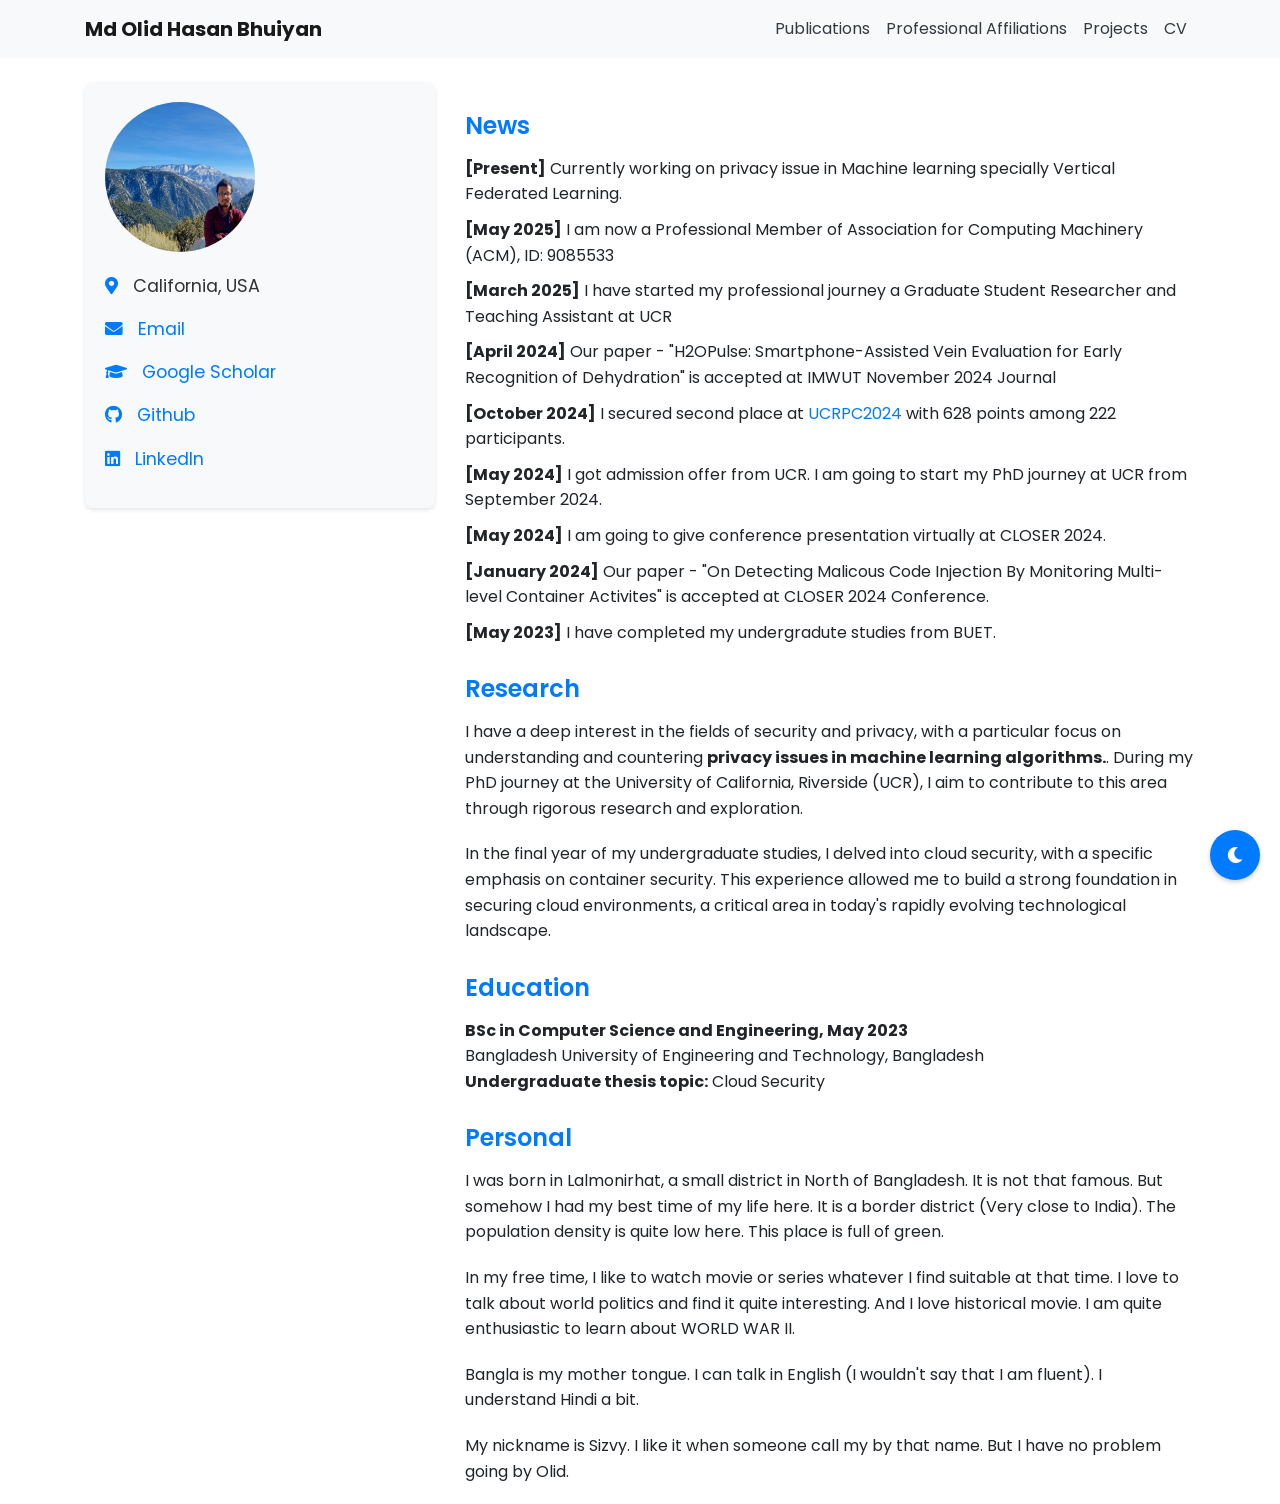
==== index.html @ 43095b82 "Research Exp removed" ====
<!DOCTYPE html>
<html lang="en">
<head>
    <meta charset="utf-8" />
    <meta name="viewport" content="width=device-width, initial-scale=1.0" />
    <link rel="stylesheet" href="https://stackpath.bootstrapcdn.com/bootstrap/4.5.2/css/bootstrap.min.css" />
    <link rel="stylesheet" href="https://cdnjs.cloudflare.com/ajax/libs/font-awesome/5.15.4/css/all.min.css" />
    <link href="https://fonts.googleapis.com/css2?family=Poppins:wght@400;500;600&display=swap" rel="stylesheet" />
    <title>Md Olid Hasan Bhuiyan - Home Page</title>
    <style>
        /* General Styles */
        body {
            font-family: 'Poppins', sans-serif;
            line-height: 1.6;
            transition: background-color 0.3s, color 0.3s;
        }

        h1, h2, h3, h4, h5, h6 {
            font-weight: 600;
        }

        .profile-img {
            width: 150px;
            height: 150px;
            border-radius: 50%;
            margin-bottom: 20px;
            transition: transform 0.3s;
        }

            .profile-img:hover {
                transform: scale(1.05);
            }

        .sidebar {
            background-color: #f8f9fa;
            border-radius: 8px;
            box-shadow: 0 2px 4px rgba(0, 0, 0, 0.1);
            padding: 20px;
            margin-bottom: 20px;
            transition: background-color 0.3s, box-shadow 0.3s;
        }

        .sidebar-links {
            list-style: none;
            padding: 0;
            margin: 0;
        }

            .sidebar-links li {
                font-size: 1.1rem;
                margin-bottom: 15px;
                color: #333;
            }

            .sidebar-links i {
                margin-right: 10px;
                color: #007bff;
            }

        .section-title {
            font-size: 1.5rem;
            margin-top: 30px;
            margin-bottom: 15px;
            font-weight: 600;
            color: #007bff;
        }

        .section-content {
            margin-bottom: 20px;
            line-height: 1.6;
        }

        .news-list {
            list-style-type: none;
            padding: 0;
            margin: 0;
        }

            .news-list li {
                margin-bottom: 10px;
                line-height: 1.6;
            }

        /* Dark Mode Styles */
        body.dark-mode {
            background-color: #121212;
            color: #ffffff;
        }

            body.dark-mode .sidebar {
                background-color: #1e1e1e;
                color: #ffffff;
            }

            body.dark-mode .sidebar-links li {
                color: #ffffff;
            }

            body.dark-mode .section-title {
                color: #bb86fc;
            }

            body.dark-mode .navbar {
                background-color: #1e1e1e !important;
            }

            body.dark-mode .navbar-brand,
            body.dark-mode .nav-link {
                color: #ffffff !important;
            }

        /* Toggle Button */
        .mode-toggle {
            position: fixed;
            bottom: 20px;
            right: 20px;
            background-color: #007bff;
            color: #ffffff;
            border: none;
            border-radius: 50%;
            width: 50px;
            height: 50px;
            cursor: pointer;
            display: flex;
            align-items: center;
            justify-content: center;
            box-shadow: 0 2px 5px rgba(0, 0, 0, 0.2);
            transition: background-color 0.3s;
        }

            .mode-toggle:hover {
                background-color: #0056b3;
            }

        /* Responsive Styles */
        @media (max-width: 768px) {
            .profile-img {
                width: 120px;
                height: 120px;
            }

            .sidebar-links li {
                font-size: 1rem;
            }

            .section-title {
                font-size: 1.3rem;
            }

            .section-content {
                font-size: 0.9rem;
            }
        }
    </style>
</head>
<body>
    <header>
        <nav class="navbar navbar-expand-lg navbar-light bg-light">
            <div class="container">
                <a class="navbar-brand" href="index.html"><strong>Md Olid Hasan Bhuiyan</strong></a>
                <button class="navbar-toggler" type="button" data-toggle="collapse" data-target="#navbarNav" aria-controls="navbarNav" aria-expanded="false" aria-label="Toggle navigation">
                    <span class="navbar-toggler-icon"></span>
                </button>
                <div class="collapse navbar-collapse" id="navbarNav">
                    <ul class="navbar-nav ml-auto">
                        <li class="nav-item">
                            <a class="nav-link text-dark" href="publications.html">Publications</a>
                        </li>
                        <!-- <li class="nav-item">
                            <a class="nav-link text-dark" href="ResearchExperience.html">Research</a>
                        </li> -->
                        <li class="nav-item">
                            <a class="nav-link text-dark" href="services.html">Professional Affiliations</a>
                        </li>
                        <li class="nav-item">
                            <a class="nav-link text-dark" href="projects.html">Projects</a>
                        </li>
                        <li class="nav-item">
                            <a class="nav-link text-dark" href="/Files/CV_OLID_HASAN_BHUIYAN.pdf">CV</a>
                        </li>
                    </ul>
                </div>
            </div>
        </nav>
    </header>

    <div class="container mt-4">
        <div class="row">
            <!-- Sidebar -->
            <aside class="col-md-4">
                <div class="sidebar">
                    <div class="profile">
                        <img src="/Images/portfolio_2025.jpg" alt="Profile Picture" class="profile-img">
                    </div>
                    <ul class="sidebar-links">
                        <li><i class="fas fa-map-marker-alt"></i> California, USA</li>
                        <li><a href="mailto:mbhui008@ucr.edu"><i class="fas fa-envelope"></i> Email</a></li>
                        <li><a href="https://scholar.google.com/citations?user=FqGRNsAAAAAJ&hl=en" target="_blank"><i class="fas fa-graduation-cap"></i> Google Scholar</a></li>
                        <li><a href="https://github.com/Sizvy"><i class="fab fa-github"></i> Github</a></li>
                        <li><a href="https://www.linkedin.com/in/md-olid-hasan-bhuiyan-970783185/"><i class="fab fa-linkedin"></i> LinkedIn</a></li>
                    </ul>
                </div>
            </aside>

            <!-- Main Content -->
            <main class="col-md-8">
                <div class="section">
                    <h2 class="section-title">News</h2>
                    <ul class="news-list">
                        <li><strong>[Present]</strong> Currently working on privacy issue in Machine learning specially Vertical Federated Learning.</li>
                        <li><strong>[May 2025]</strong> I am now a Professional Member of Association for Computing Machinery (ACM), ID: 9085533</li>
                        <li><strong>[March 2025]</strong> I have started my professional journey a Graduate Student Researcher and Teaching Assistant at UCR</li>
                        <li><strong>[April 2024]</strong> Our paper - "H2OPulse: Smartphone-Assisted Vein Evaluation for Early Recognition of Dehydration" is accepted at IMWUT November 2024 Journal</li>
                        <li><strong>[October 2024]</strong> I secured second place at <a href="https://ucrpc.cs.ucr.edu/F24/" target="_blank">UCRPC2024</a> with 628 points among 222 participants.</li>
                        <li><strong>[May 2024]</strong> I got admission offer from UCR. I am going to start my PhD journey at UCR from September 2024.</li>
                        <li><strong>[May 2024]</strong> I am going to give conference presentation virtually at CLOSER 2024.</li>
                        <li><strong>[January 2024]</strong> Our paper  - "On Detecting Malicous Code Injection By Monitoring Multi-level Container Activites" is accepted at CLOSER 2024 Conference.</li>
                        <li><strong>[May 2023]</strong> I have completed my undergradute studies from BUET.</li>
                    </ul>
                </div>

                <div class="section">
                    <h2 class="section-title">Research</h2>
                    <p class="section-content">
                        I have a deep interest in the fields of security and privacy, with a particular focus on understanding and countering
                        <strong>privacy issues in machine learning algorithms.</strong>. During my PhD journey at the University of California, Riverside (UCR), I aim to
                        contribute to this area through rigorous research and exploration.
                    </p>
                    <p class="section-content">
                        In the final year of my undergraduate studies, I delved into cloud security, with a specific emphasis on container
                        security. This experience allowed me to build a strong foundation in securing cloud environments, a critical area
                        in today's rapidly evolving technological landscape.
                    </p>
                </div>

                <div class="section">
                    <h2 class="section-title">Education</h2>
                    <p class="section-content">
                        <strong>BSc in Computer Science and Engineering, May 2023</strong><br />
                        Bangladesh University of Engineering and Technology, Bangladesh<br />
                        <strong>Undergraduate thesis topic:</strong> Cloud Security
                    </p>
                </div>

                <div class="section">
                    <h2 class="section-title">Personal</h2>
                    <p class="section-content">
                        I was born in Lalmonirhat, a small district in North of Bangladesh. It is not that famous. But somehow I had my best
                        time of my life here. It is a border district (Very close to India). The population density is quite low here. This
                        place is full of green.
                    </p>
                    <p class="section-content">
                        In my free time, I like to watch movie or series whatever I find suitable at that time. I love to talk about world
                        politics and find it quite interesting. And I love historical movie. I am quite enthusiastic to learn about WORLD WAR II.
                    </p>
                    <p class="section-content">
                        Bangla is my mother tongue. I can talk in English (I wouldn't say that I am fluent). I understand Hindi a bit.
                    </p>
                    <p class="section-content">
                        My nickname is Sizvy. I like it when someone call my by that name. But I have no problem going by Olid.
                    </p>
                </div>
            </main>
        </div>
    </div>

    <!-- Dark Mode Toggle Button -->
    <button class="mode-toggle" id="modeToggle">
        <i class="fas fa-moon"></i>
    </button>

    <script>
        // Dark Mode Toggle
        const modeToggle = document.getElementById('modeToggle');
        const body = document.body;

        modeToggle.addEventListener('click', () => {
            body.classList.toggle('dark-mode');
            const isDarkMode = body.classList.contains('dark-mode');
            modeToggle.innerHTML = isDarkMode ? '<i class="fas fa-sun"></i>' : '<i class="fas fa-moon"></i>';
            localStorage.setItem('darkMode', isDarkMode);
        });

        // Check for saved preference
        const savedDarkMode = localStorage.getItem('darkMode');
        if (savedDarkMode === 'true') {
            body.classList.add('dark-mode');
            modeToggle.innerHTML = '<i class="fas fa-sun"></i>';
        }
    </script>

    <script src="https://code.jquery.com/jquery-3.5.1.slim.min.js"></script>
    <script src="https://cdn.jsdelivr.net/npm/@popperjs/core@2.9.2/dist/umd/popper.min.js"></script>
    <script src="https://stackpath.bootstrapcdn.com/bootstrap/4.5.2/js/bootstrap.min.js"></script>
</body>
</html>
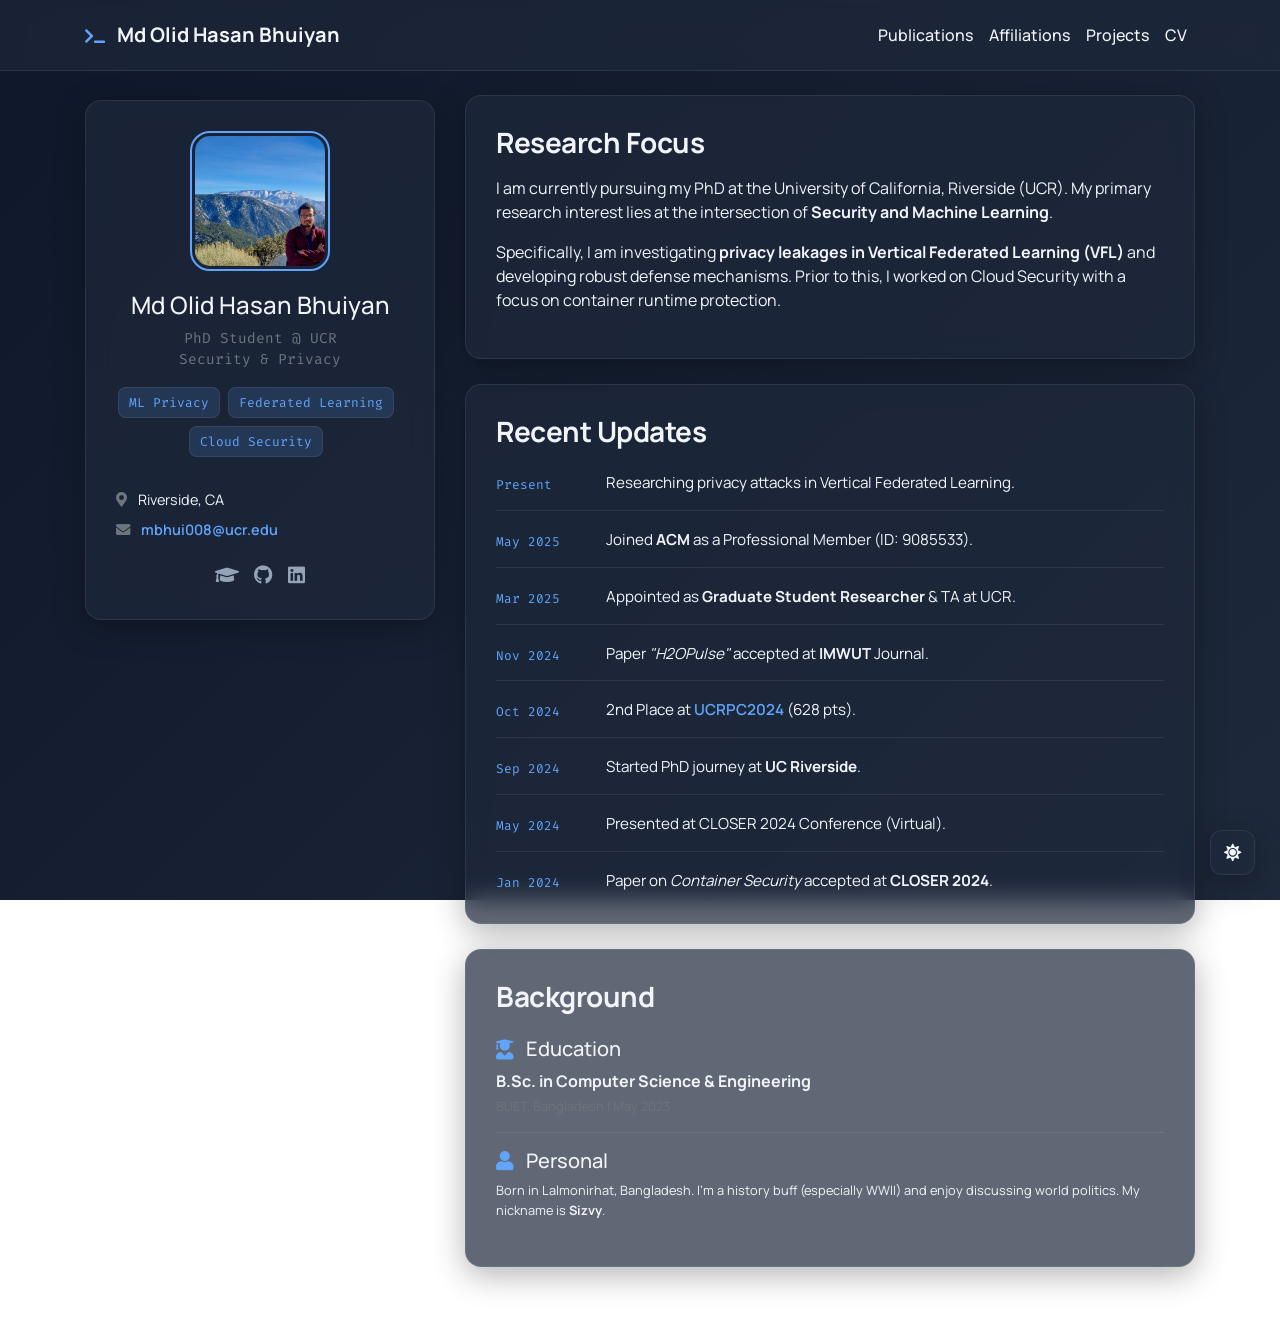
==== commit b0a44f55: "new design" ====
--- a/index.html
+++ b/index.html
@@ -3,289 +3,346 @@
 <head>
     <meta charset="utf-8" />
     <meta name="viewport" content="width=device-width, initial-scale=1.0" />
+    <title>Md Olid Hasan Bhuiyan | Security Researcher</title>
+    
     <link rel="stylesheet" href="https://stackpath.bootstrapcdn.com/bootstrap/4.5.2/css/bootstrap.min.css" />
+    
     <link rel="stylesheet" href="https://cdnjs.cloudflare.com/ajax/libs/font-awesome/5.15.4/css/all.min.css" />
-    <link href="https://fonts.googleapis.com/css2?family=Poppins:wght@400;500;600&display=swap" rel="stylesheet" />
-    <title>Md Olid Hasan Bhuiyan - Home Page</title>
+    
+    <link href="https://fonts.googleapis.com/css2?family=Fira+Code:wght@400;500&family=Manrope:wght@300;400;600;700&display=swap" rel="stylesheet" />
+
     <style>
-        /* General Styles */
+        /* --- CSS Variables & Theme Config --- */
+        :root {
+            /* Light Mode Variables */
+            --bg-gradient: linear-gradient(120deg, #e0c3fc 0%, #8ec5fc 100%);
+            --glass-bg: rgba(255, 255, 255, 0.65);
+            --glass-border: rgba(255, 255, 255, 0.4);
+            --text-main: #2d3748;
+            --text-muted: #718096;
+            --accent-color: #4c51bf; /* Indigo */
+            --tag-bg: rgba(76, 81, 191, 0.1);
+            --shadow: 0 8px 32px 0 rgba(31, 38, 135, 0.1);
+        }
+
+        [data-theme="dark"] {
+            /* Dark Mode Variables (Cyberpunk/Tech Vibe) */
+            --bg-gradient: linear-gradient(135deg, #0f172a 0%, #1e293b 50%, #171717 100%);
+            --glass-bg: rgba(30, 41, 59, 0.7);
+            --glass-border: rgba(255, 255, 255, 0.08);
+            --text-main: #f1f5f9;
+            --text-muted: #94a3b8;
+            --accent-color: #60a5fa; /* Electric Blue */
+            --tag-bg: rgba(96, 165, 250, 0.15);
+            --shadow: 0 8px 32px 0 rgba(0, 0, 0, 0.3);
+        }
+
+        /* --- Global Styles --- */
         body {
-            font-family: 'Poppins', sans-serif;
-            line-height: 1.6;
-            transition: background-color 0.3s, color 0.3s;
-        }
-
-        h1, h2, h3, h4, h5, h6 {
-            font-weight: 600;
-        }
-
+            font-family: 'Manrope', sans-serif;
+            background: var(--bg-gradient);
+            background-attachment: fixed; /* Keeps gradient distinct while scrolling */
+            background-size: 200% 200%;
+            color: var(--text-main);
+            min-height: 100vh;
+            transition: color 0.3s;
+            animation: gradientBG 15s ease infinite; /* Subtle animation */
+        }
+
+        @keyframes gradientBG {
+            0% { background-position: 0% 50%; }
+            50% { background-position: 100% 50%; }
+            100% { background-position: 0% 50%; }
+        }
+
+        h1, h2, h3 { font-weight: 700; letter-spacing: -0.5px; }
+        
+        a { color: var(--accent-color); font-weight: 600; text-decoration: none; transition: all 0.2s; }
+        a:hover { color: var(--text-main); text-decoration: none; text-shadow: 0 0 5px rgba(255,255,255,0.2); }
+
+        /* --- Glass Cards (The Core Design Element) --- */
+        .glass-card {
+            background: var(--glass-bg);
+            backdrop-filter: blur(12px);
+            -webkit-backdrop-filter: blur(12px);
+            border: 1px solid var(--glass-border);
+            border-radius: 16px;
+            padding: 30px;
+            margin-bottom: 25px;
+            box-shadow: var(--shadow);
+            transition: transform 0.2s ease;
+        }
+
+        .glass-card:hover {
+            transform: translateY(-2px); /* Subtle lift effect */
+        }
+
+        /* --- Profile Section --- */
+        .profile-card {
+            text-align: center;
+        }
         .profile-img {
-            width: 150px;
-            height: 150px;
-            border-radius: 50%;
+            width: 140px;
+            height: 140px;
+            object-fit: cover;
+            border-radius: 20px; /* Squircle shape is more modern than circle */
             margin-bottom: 20px;
-            transition: transform 0.3s;
-        }
-
-            .profile-img:hover {
-                transform: scale(1.05);
-            }
-
-        .sidebar {
-            background-color: #f8f9fa;
+            border: 2px solid var(--accent-color);
+            padding: 3px;
+        }
+        .profile-links {
+            display: flex;
+            justify-content: center;
+            gap: 15px;
+            margin-top: 20px;
+            font-size: 1.2rem;
+        }
+        .profile-links a {
+            color: var(--text-muted);
+        }
+        .profile-links a:hover {
+            color: var(--accent-color);
+            transform: scale(1.1);
+        }
+
+        /* --- Tech Tags --- */
+        .tech-badge {
+            font-family: 'Fira Code', monospace;
+            background: var(--tag-bg);
+            color: var(--accent-color);
+            padding: 5px 10px;
             border-radius: 8px;
-            box-shadow: 0 2px 4px rgba(0, 0, 0, 0.1);
-            padding: 20px;
-            margin-bottom: 20px;
-            transition: background-color 0.3s, box-shadow 0.3s;
-        }
-
-        .sidebar-links {
-            list-style: none;
-            padding: 0;
-            margin: 0;
-        }
-
-            .sidebar-links li {
-                font-size: 1.1rem;
-                margin-bottom: 15px;
-                color: #333;
-            }
-
-            .sidebar-links i {
-                margin-right: 10px;
-                color: #007bff;
-            }
-
-        .section-title {
-            font-size: 1.5rem;
-            margin-top: 30px;
-            margin-bottom: 15px;
-            font-weight: 600;
-            color: #007bff;
-        }
-
-        .section-content {
-            margin-bottom: 20px;
-            line-height: 1.6;
-        }
-
-        .news-list {
-            list-style-type: none;
-            padding: 0;
-            margin: 0;
-        }
-
-            .news-list li {
-                margin-bottom: 10px;
-                line-height: 1.6;
-            }
-
-        /* Dark Mode Styles */
-        body.dark-mode {
-            background-color: #121212;
-            color: #ffffff;
-        }
-
-            body.dark-mode .sidebar {
-                background-color: #1e1e1e;
-                color: #ffffff;
-            }
-
-            body.dark-mode .sidebar-links li {
-                color: #ffffff;
-            }
-
-            body.dark-mode .section-title {
-                color: #bb86fc;
-            }
-
-            body.dark-mode .navbar {
-                background-color: #1e1e1e !important;
-            }
-
-            body.dark-mode .navbar-brand,
-            body.dark-mode .nav-link {
-                color: #ffffff !important;
-            }
-
-        /* Toggle Button */
-        .mode-toggle {
+            font-size: 0.8rem;
+            margin-right: 8px;
+            margin-bottom: 8px;
+            display: inline-block;
+            border: 1px solid var(--glass-border);
+        }
+
+        /* --- News List (Clean & Techy) --- */
+        .news-item {
+            display: flex;
+            margin-bottom: 18px;
+            border-bottom: 1px solid var(--glass-border);
+            padding-bottom: 15px;
+        }
+        .news-item:last-child { border-bottom: none; margin-bottom: 0; padding-bottom: 0; }
+        
+        .news-date {
+            font-family: 'Fira Code', monospace;
+            font-size: 0.8rem;
+            color: var(--accent-color);
+            min-width: 110px;
+            padding-top: 3px;
+        }
+        .news-content {
+            font-size: 0.95rem;
+            color: var(--text-main);
+        }
+
+        /* --- Navbar (Floating Glass) --- */
+        .navbar {
+            background: var(--glass-bg);
+            backdrop-filter: blur(10px);
+            border-bottom: 1px solid var(--glass-border);
+            padding: 15px 0;
+            position: sticky;
+            top: 0;
+            z-index: 1000;
+        }
+        .navbar-brand { font-weight: 700; color: var(--text-main) !important; }
+        .nav-link { color: var(--text-main) !important; font-weight: 500; }
+        .nav-link:hover { color: var(--accent-color) !important; }
+
+        /* --- Dark Mode Toggle --- */
+        .theme-switch {
             position: fixed;
-            bottom: 20px;
-            right: 20px;
-            background-color: #007bff;
-            color: #ffffff;
-            border: none;
-            border-radius: 50%;
-            width: 50px;
-            height: 50px;
-            cursor: pointer;
+            bottom: 25px;
+            right: 25px;
+            width: 45px;
+            height: 45px;
+            background: var(--glass-bg);
+            border: 1px solid var(--glass-border);
+            backdrop-filter: blur(5px);
+            color: var(--text-main);
+            border-radius: 12px;
             display: flex;
             align-items: center;
             justify-content: center;
-            box-shadow: 0 2px 5px rgba(0, 0, 0, 0.2);
-            transition: background-color 0.3s;
-        }
-
-            .mode-toggle:hover {
-                background-color: #0056b3;
-            }
-
-        /* Responsive Styles */
+            cursor: pointer;
+            box-shadow: var(--shadow);
+            z-index: 1000;
+            font-size: 1.1rem;
+        }
+
+        /* --- Responsive --- */
         @media (max-width: 768px) {
-            .profile-img {
-                width: 120px;
-                height: 120px;
-            }
-
-            .sidebar-links li {
-                font-size: 1rem;
-            }
-
-            .section-title {
-                font-size: 1.3rem;
-            }
-
-            .section-content {
-                font-size: 0.9rem;
-            }
+            .news-item { flex-direction: column; }
+            .news-date { margin-bottom: 5px; opacity: 0.8; }
         }
     </style>
 </head>
-<body>
-    <header>
-        <nav class="navbar navbar-expand-lg navbar-light bg-light">
-            <div class="container">
-                <a class="navbar-brand" href="index.html"><strong>Md Olid Hasan Bhuiyan</strong></a>
-                <button class="navbar-toggler" type="button" data-toggle="collapse" data-target="#navbarNav" aria-controls="navbarNav" aria-expanded="false" aria-label="Toggle navigation">
-                    <span class="navbar-toggler-icon"></span>
-                </button>
-                <div class="collapse navbar-collapse" id="navbarNav">
-                    <ul class="navbar-nav ml-auto">
-                        <li class="nav-item">
-                            <a class="nav-link text-dark" href="publications.html">Publications</a>
-                        </li>
-                        <!-- <li class="nav-item">
-                            <a class="nav-link text-dark" href="ResearchExperience.html">Research</a>
-                        </li> -->
-                        <li class="nav-item">
-                            <a class="nav-link text-dark" href="services.html">Professional Affiliations</a>
-                        </li>
-                        <li class="nav-item">
-                            <a class="nav-link text-dark" href="projects.html">Projects</a>
-                        </li>
-                        <li class="nav-item">
-                            <a class="nav-link text-dark" href="/Files/CV_OLID_HASAN_BHUIYAN.pdf">CV</a>
-                        </li>
-                    </ul>
+<body data-theme="dark"> <nav class="navbar navbar-expand-lg">
+        <div class="container">
+            <a class="navbar-brand" href="index.html">
+                <i class="fas fa-terminal mr-2" style="font-size: 0.8em; color: var(--accent-color);"></i>
+                Md Olid Hasan Bhuiyan
+            </a>
+            <button class="navbar-toggler" type="button" data-toggle="collapse" data-target="#navbarNav">
+                <span class="fas fa-bars" style="color: var(--text-main);"></span>
+            </button>
+            <div class="collapse navbar-collapse" id="navbarNav">
+                <ul class="navbar-nav ml-auto">
+                    <li class="nav-item"><a class="nav-link" href="publications.html">Publications</a></li>
+                    <li class="nav-item"><a class="nav-link" href="services.html">Affiliations</a></li>
+                    <li class="nav-item"><a class="nav-link" href="projects.html">Projects</a></li>
+                    <li class="nav-item"><a class="nav-link" href="/Files/CV_OLID_HASAN_BHUIYAN.pdf">CV</a></li>
+                </ul>
+            </div>
+        </div>
+    </nav>
+
+    <div class="container mt-4 mb-5">
+        <div class="row">
+            
+            <div class="col-lg-4 mb-4">
+                <div class="glass-card profile-card sticky-top" style="top: 100px; z-index: 1;">
+                    <img src="/Images/portfolio_2025.jpg" alt="Profile" class="profile-img">
+                    <h4>Md Olid Hasan Bhuiyan</h4>
+                    <p class="text-muted mb-3" style="font-family: 'Fira Code', monospace; font-size: 0.9rem;">
+                        PhD Student @ UCR<br>Security & Privacy
+                    </p>
+                    
+                    <div class="d-flex flex-wrap justify-content-center mt-3 mb-4">
+                        <span class="tech-badge">ML Privacy</span>
+                        <span class="tech-badge">Federated Learning</span>
+                        <span class="tech-badge">Cloud Security</span>
+                    </div>
+
+                    <div class="text-left mt-4" style="font-size: 0.9rem;">
+                        <p class="mb-2"><i class="fas fa-map-marker-alt mr-2 text-muted"></i> Riverside, CA</p>
+                        <p class="mb-2"><i class="fas fa-envelope mr-2 text-muted"></i> <a href="mailto:mbhui008@ucr.edu">mbhui008@ucr.edu</a></p>
+                    </div>
+
+                    <div class="profile-links">
+                        <a href="https://scholar.google.com/citations?user=FqGRNsAAAAAJ&hl=en"><i class="fas fa-graduation-cap"></i></a>
+                        <a href="https://github.com/Sizvy"><i class="fab fa-github"></i></a>
+                        <a href="https://www.linkedin.com/in/md-olid-hasan-bhuiyan-970783185/"><i class="fab fa-linkedin"></i></a>
+                    </div>
                 </div>
             </div>
-        </nav>
-    </header>
-
-    <div class="container mt-4">
-        <div class="row">
-            <!-- Sidebar -->
-            <aside class="col-md-4">
-                <div class="sidebar">
-                    <div class="profile">
-                        <img src="/Images/portfolio_2025.jpg" alt="Profile Picture" class="profile-img">
-                    </div>
-                    <ul class="sidebar-links">
-                        <li><i class="fas fa-map-marker-alt"></i> California, USA</li>
-                        <li><a href="mailto:mbhui008@ucr.edu"><i class="fas fa-envelope"></i> Email</a></li>
-                        <li><a href="https://scholar.google.com/citations?user=FqGRNsAAAAAJ&hl=en" target="_blank"><i class="fas fa-graduation-cap"></i> Google Scholar</a></li>
-                        <li><a href="https://github.com/Sizvy"><i class="fab fa-github"></i> Github</a></li>
-                        <li><a href="https://www.linkedin.com/in/md-olid-hasan-bhuiyan-970783185/"><i class="fab fa-linkedin"></i> LinkedIn</a></li>
-                    </ul>
-                </div>
-            </aside>
-
-            <!-- Main Content -->
-            <main class="col-md-8">
-                <div class="section">
-                    <h2 class="section-title">News</h2>
-                    <ul class="news-list">
-                        <li><strong>[Present]</strong> Currently working on privacy issue in Machine learning specially Vertical Federated Learning.</li>
-                        <li><strong>[May 2025]</strong> I am now a Professional Member of Association for Computing Machinery (ACM), ID: 9085533</li>
-                        <li><strong>[March 2025]</strong> I have started my professional journey a Graduate Student Researcher and Teaching Assistant at UCR</li>
-                        <li><strong>[April 2024]</strong> Our paper - "H2OPulse: Smartphone-Assisted Vein Evaluation for Early Recognition of Dehydration" is accepted at IMWUT November 2024 Journal</li>
-                        <li><strong>[October 2024]</strong> I secured second place at <a href="https://ucrpc.cs.ucr.edu/F24/" target="_blank">UCRPC2024</a> with 628 points among 222 participants.</li>
-                        <li><strong>[May 2024]</strong> I got admission offer from UCR. I am going to start my PhD journey at UCR from September 2024.</li>
-                        <li><strong>[May 2024]</strong> I am going to give conference presentation virtually at CLOSER 2024.</li>
-                        <li><strong>[January 2024]</strong> Our paper  - "On Detecting Malicous Code Injection By Monitoring Multi-level Container Activites" is accepted at CLOSER 2024 Conference.</li>
-                        <li><strong>[May 2023]</strong> I have completed my undergradute studies from BUET.</li>
-                    </ul>
-                </div>
-
-                <div class="section">
-                    <h2 class="section-title">Research</h2>
-                    <p class="section-content">
-                        I have a deep interest in the fields of security and privacy, with a particular focus on understanding and countering
-                        <strong>privacy issues in machine learning algorithms.</strong>. During my PhD journey at the University of California, Riverside (UCR), I aim to
-                        contribute to this area through rigorous research and exploration.
+
+            <div class="col-lg-8">
+                
+                <div class="glass-card">
+                    <h3 class="mb-3">Research Focus</h3>
+                    <p>
+                        I am currently pursuing my PhD at the University of California, Riverside (UCR). My primary research interest lies at the intersection of <strong>Security and Machine Learning</strong>.
                     </p>
-                    <p class="section-content">
-                        In the final year of my undergraduate studies, I delved into cloud security, with a specific emphasis on container
-                        security. This experience allowed me to build a strong foundation in securing cloud environments, a critical area
-                        in today's rapidly evolving technological landscape.
+                    <p>
+                        Specifically, I am investigating <strong>privacy leakages in Vertical Federated Learning (VFL)</strong> and developing robust defense mechanisms. Prior to this, I worked on Cloud Security with a focus on container runtime protection.
                     </p>
                 </div>
 
-                <div class="section">
-                    <h2 class="section-title">Education</h2>
-                    <p class="section-content">
-                        <strong>BSc in Computer Science and Engineering, May 2023</strong><br />
-                        Bangladesh University of Engineering and Technology, Bangladesh<br />
-                        <strong>Undergraduate thesis topic:</strong> Cloud Security
-                    </p>
+                <div class="glass-card">
+                    <h3 class="mb-4">Recent Updates</h3>
+                    
+                    <div class="news-item">
+                        <div class="news-date">Present</div>
+                        <div class="news-content">Researching privacy attacks in Vertical Federated Learning.</div>
+                    </div>
+
+                    <div class="news-item">
+                        <div class="news-date">May 2025</div>
+                        <div class="news-content">Joined <strong>ACM</strong> as a Professional Member (ID: 9085533).</div>
+                    </div>
+
+                    <div class="news-item">
+                        <div class="news-date">Mar 2025</div>
+                        <div class="news-content">Appointed as <strong>Graduate Student Researcher</strong> & TA at UCR.</div>
+                    </div>
+
+                    <div class="news-item">
+                        <div class="news-date">Nov 2024</div>
+                        <div class="news-content">Paper <em>"H2OPulse"</em> accepted at <strong>IMWUT</strong> Journal.</div>
+                    </div>
+
+                    <div class="news-item">
+                        <div class="news-date">Oct 2024</div>
+                        <div class="news-content">2nd Place at <a href="https://ucrpc.cs.ucr.edu/F24/" target="_blank">UCRPC2024</a> (628 pts).</div>
+                    </div>
+                    
+                    <div class="news-item">
+                        <div class="news-date">Sep 2024</div>
+                        <div class="news-content">Started PhD journey at <strong>UC Riverside</strong>.</div>
+                    </div>
+
+                     <div class="news-item">
+                        <div class="news-date">May 2024</div>
+                        <div class="news-content">Presented at CLOSER 2024 Conference (Virtual).</div>
+                    </div>
+
+                    <div class="news-item">
+                        <div class="news-date">Jan 2024</div>
+                        <div class="news-content">Paper on <em>Container Security</em> accepted at <strong>CLOSER 2024</strong>.</div>
+                    </div>
                 </div>
 
-                <div class="section">
-                    <h2 class="section-title">Personal</h2>
-                    <p class="section-content">
-                        I was born in Lalmonirhat, a small district in North of Bangladesh. It is not that famous. But somehow I had my best
-                        time of my life here. It is a border district (Very close to India). The population density is quite low here. This
-                        place is full of green.
-                    </p>
-                    <p class="section-content">
-                        In my free time, I like to watch movie or series whatever I find suitable at that time. I love to talk about world
-                        politics and find it quite interesting. And I love historical movie. I am quite enthusiastic to learn about WORLD WAR II.
-                    </p>
-                    <p class="section-content">
-                        Bangla is my mother tongue. I can talk in English (I wouldn't say that I am fluent). I understand Hindi a bit.
-                    </p>
-                    <p class="section-content">
-                        My nickname is Sizvy. I like it when someone call my by that name. But I have no problem going by Olid.
-                    </p>
+                <div class="row">
+                    <div class="col-md-12">
+                        <div class="glass-card">
+                            <h3 class="mb-3">Background</h3>
+                            
+                            <h5 class="mt-4"><i class="fas fa-user-graduate mr-2" style="color: var(--accent-color)"></i> Education</h5>
+                            <p class="mb-1"><strong>B.Sc. in Computer Science & Engineering</strong></p>
+                            <p class="text-muted small">BUET, Bangladesh | May 2023</p>
+                            
+                            <hr style="border-color: var(--glass-border);">
+
+                            <h5 class="mt-3"><i class="fas fa-user mr-2" style="color: var(--accent-color)"></i> Personal</h5>
+                            <p class="small">
+                                Born in Lalmonirhat, Bangladesh. I'm a history buff (especially WWII) and enjoy discussing world politics. 
+                                My nickname is <strong>Sizvy</strong>.
+                            </p>
+                        </div>
+                    </div>
                 </div>
-            </main>
+
+            </div>
         </div>
     </div>
 
-    <!-- Dark Mode Toggle Button -->
-    <button class="mode-toggle" id="modeToggle">
-        <i class="fas fa-moon"></i>
+    <button class="theme-switch" id="themeToggle">
+        <i class="fas fa-sun"></i>
     </button>
 
     <script>
-        // Dark Mode Toggle
-        const modeToggle = document.getElementById('modeToggle');
+        const toggleBtn = document.getElementById('themeToggle');
+        const icon = toggleBtn.querySelector('i');
         const body = document.body;
 
-        modeToggle.addEventListener('click', () => {
-            body.classList.toggle('dark-mode');
-            const isDarkMode = body.classList.contains('dark-mode');
-            modeToggle.innerHTML = isDarkMode ? '<i class="fas fa-sun"></i>' : '<i class="fas fa-moon"></i>';
-            localStorage.setItem('darkMode', isDarkMode);
+        // Check local storage
+        const savedTheme = localStorage.getItem('theme');
+        if (savedTheme) {
+            body.setAttribute('data-theme', savedTheme);
+            updateIcon(savedTheme);
+        }
+
+        toggleBtn.addEventListener('click', () => {
+            const currentTheme = body.getAttribute('data-theme');
+            const newTheme = currentTheme === 'dark' ? 'light' : 'dark';
+            
+            body.setAttribute('data-theme', newTheme);
+            localStorage.setItem('theme', newTheme);
+            updateIcon(newTheme);
         });
 
-        // Check for saved preference
-        const savedDarkMode = localStorage.getItem('darkMode');
-        if (savedDarkMode === 'true') {
-            body.classList.add('dark-mode');
-            modeToggle.innerHTML = '<i class="fas fa-sun"></i>';
+        function updateIcon(theme) {
+            if (theme === 'dark') {
+                icon.className = 'fas fa-sun';
+            } else {
+                icon.className = 'fas fa-moon';
+            }
         }
     </script>
 
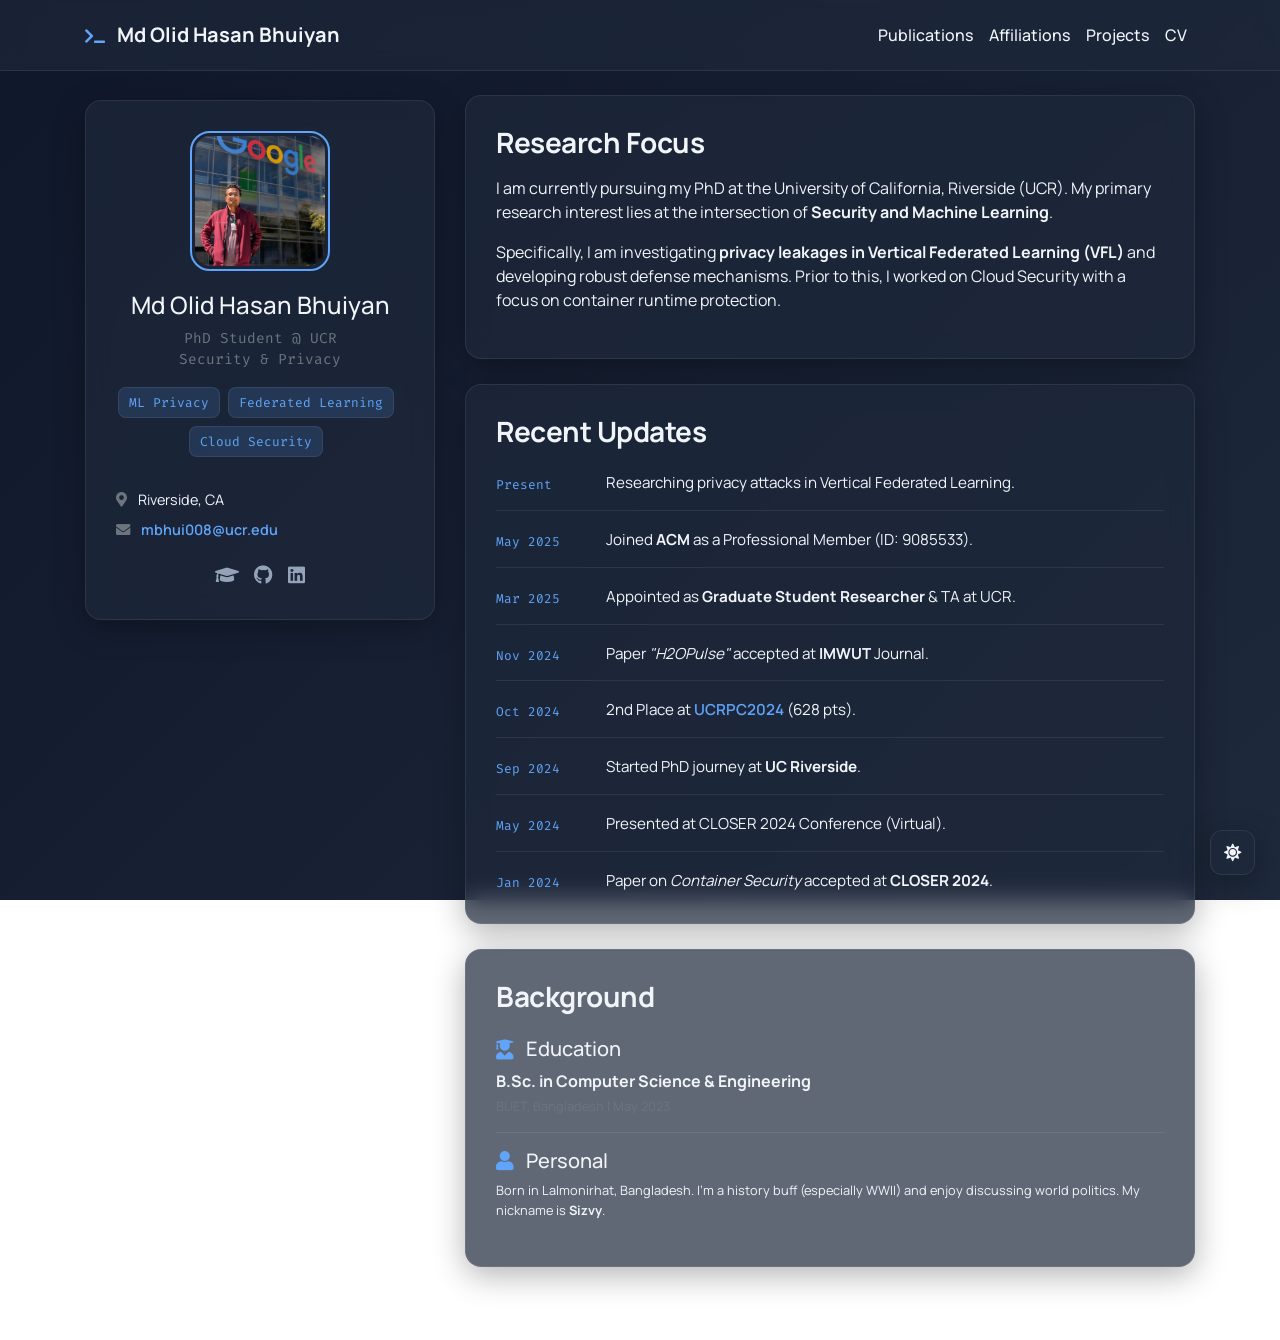
==== commit 9182bc61: "image testing" ====
--- a/index.html
+++ b/index.html
@@ -173,6 +173,17 @@
             box-shadow: var(--shadow);
             z-index: 1000;
             font-size: 1.1rem;
+        }
+
+        /* Update the body style to include this animation */
+        body {
+            /* ... your existing body styles ... */
+            animation: gradientBG 15s ease infinite, fadeIn 0.8s ease-in-out;
+        }
+
+        @keyframes fadeIn {
+            0% { opacity: 0; transform: translateY(10px); }
+            100% { opacity: 1; transform: translateY(0); }
         }
 
         /* --- Responsive --- */
@@ -207,7 +218,7 @@
             
             <div class="col-lg-4 mb-4">
                 <div class="glass-card profile-card sticky-top" style="top: 100px; z-index: 1;">
-                    <img src="/Images/portfolio_2025.jpg" alt="Profile" class="profile-img">
+                    <img src="/Images/portfolio_2026.jpg" alt="Profile" class="profile-img">
                     <h4>Md Olid Hasan Bhuiyan</h4>
                     <p class="text-muted mb-3" style="font-family: 'Fira Code', monospace; font-size: 0.9rem;">
                         PhD Student @ UCR<br>Security & Privacy
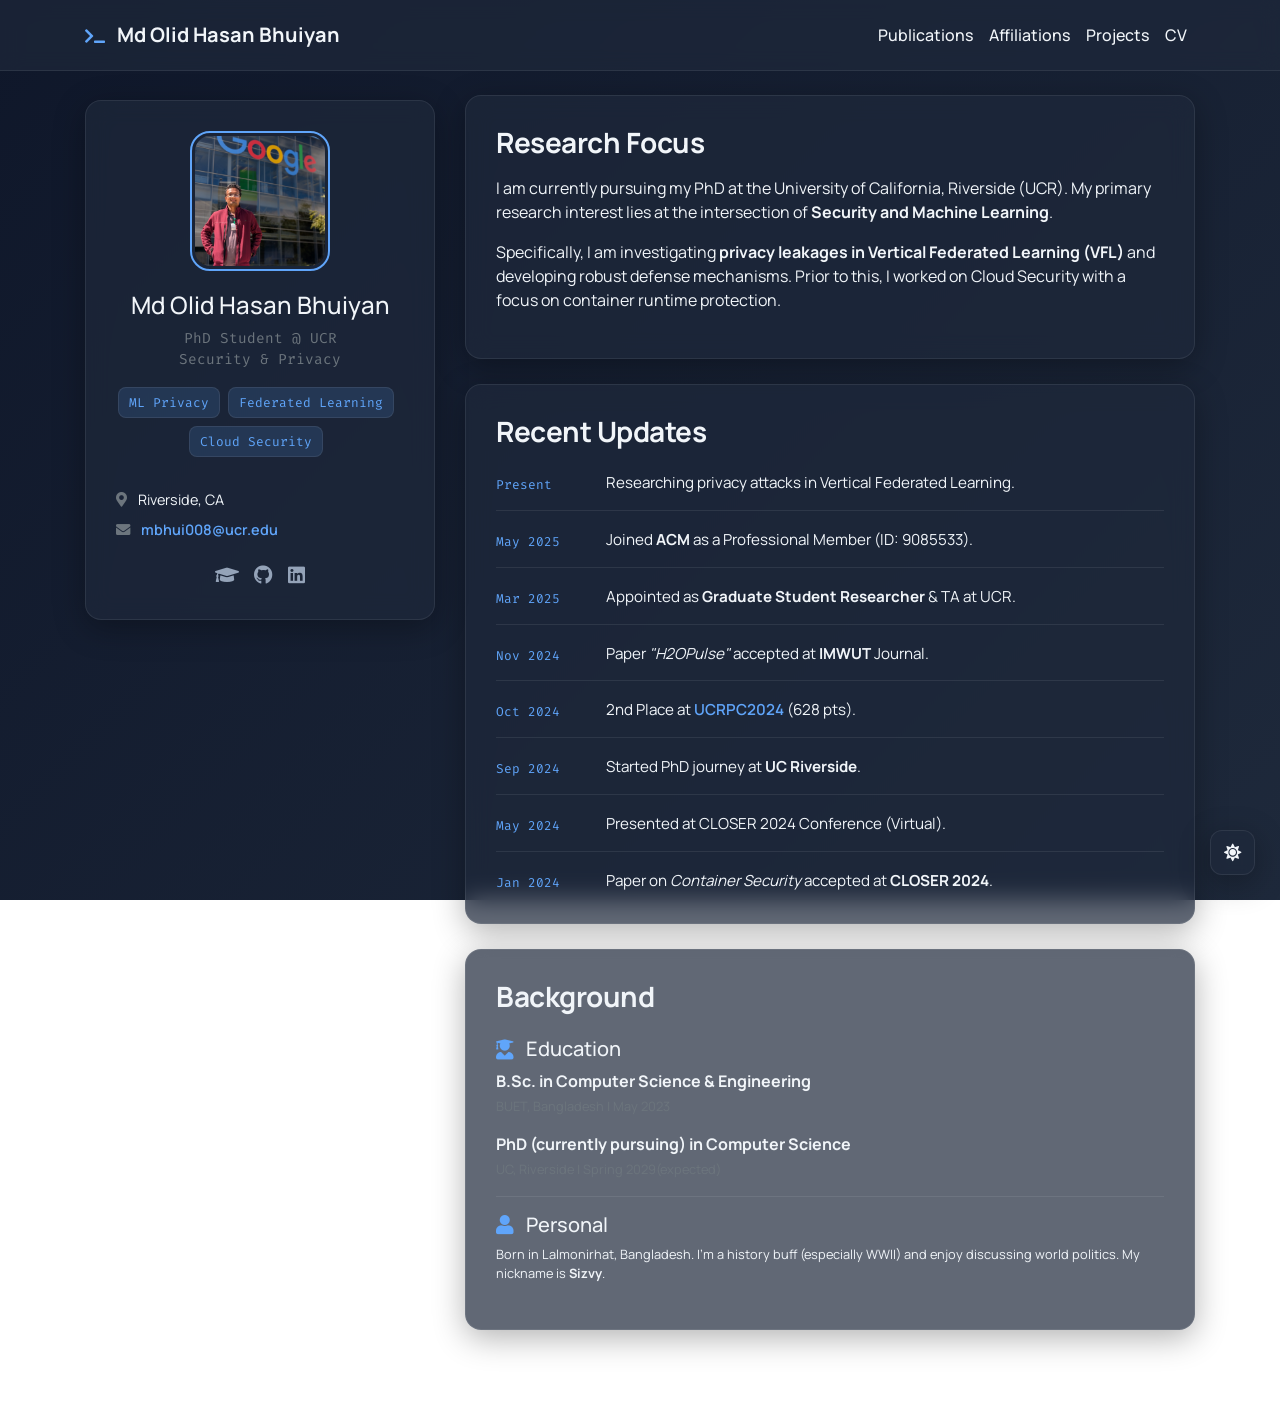
==== commit 93c47757: "phd added" ====
--- a/index.html
+++ b/index.html
@@ -307,6 +307,9 @@
                             <h5 class="mt-4"><i class="fas fa-user-graduate mr-2" style="color: var(--accent-color)"></i> Education</h5>
                             <p class="mb-1"><strong>B.Sc. in Computer Science & Engineering</strong></p>
                             <p class="text-muted small">BUET, Bangladesh | May 2023</p>
+
+                            <p class="mb-1"><strong>PhD (currently pursuing) in Computer Science</strong></p>
+                            <p class="text-muted small">UC, Riverside | Spring 2029(expected)</p>
                             
                             <hr style="border-color: var(--glass-border);">
 
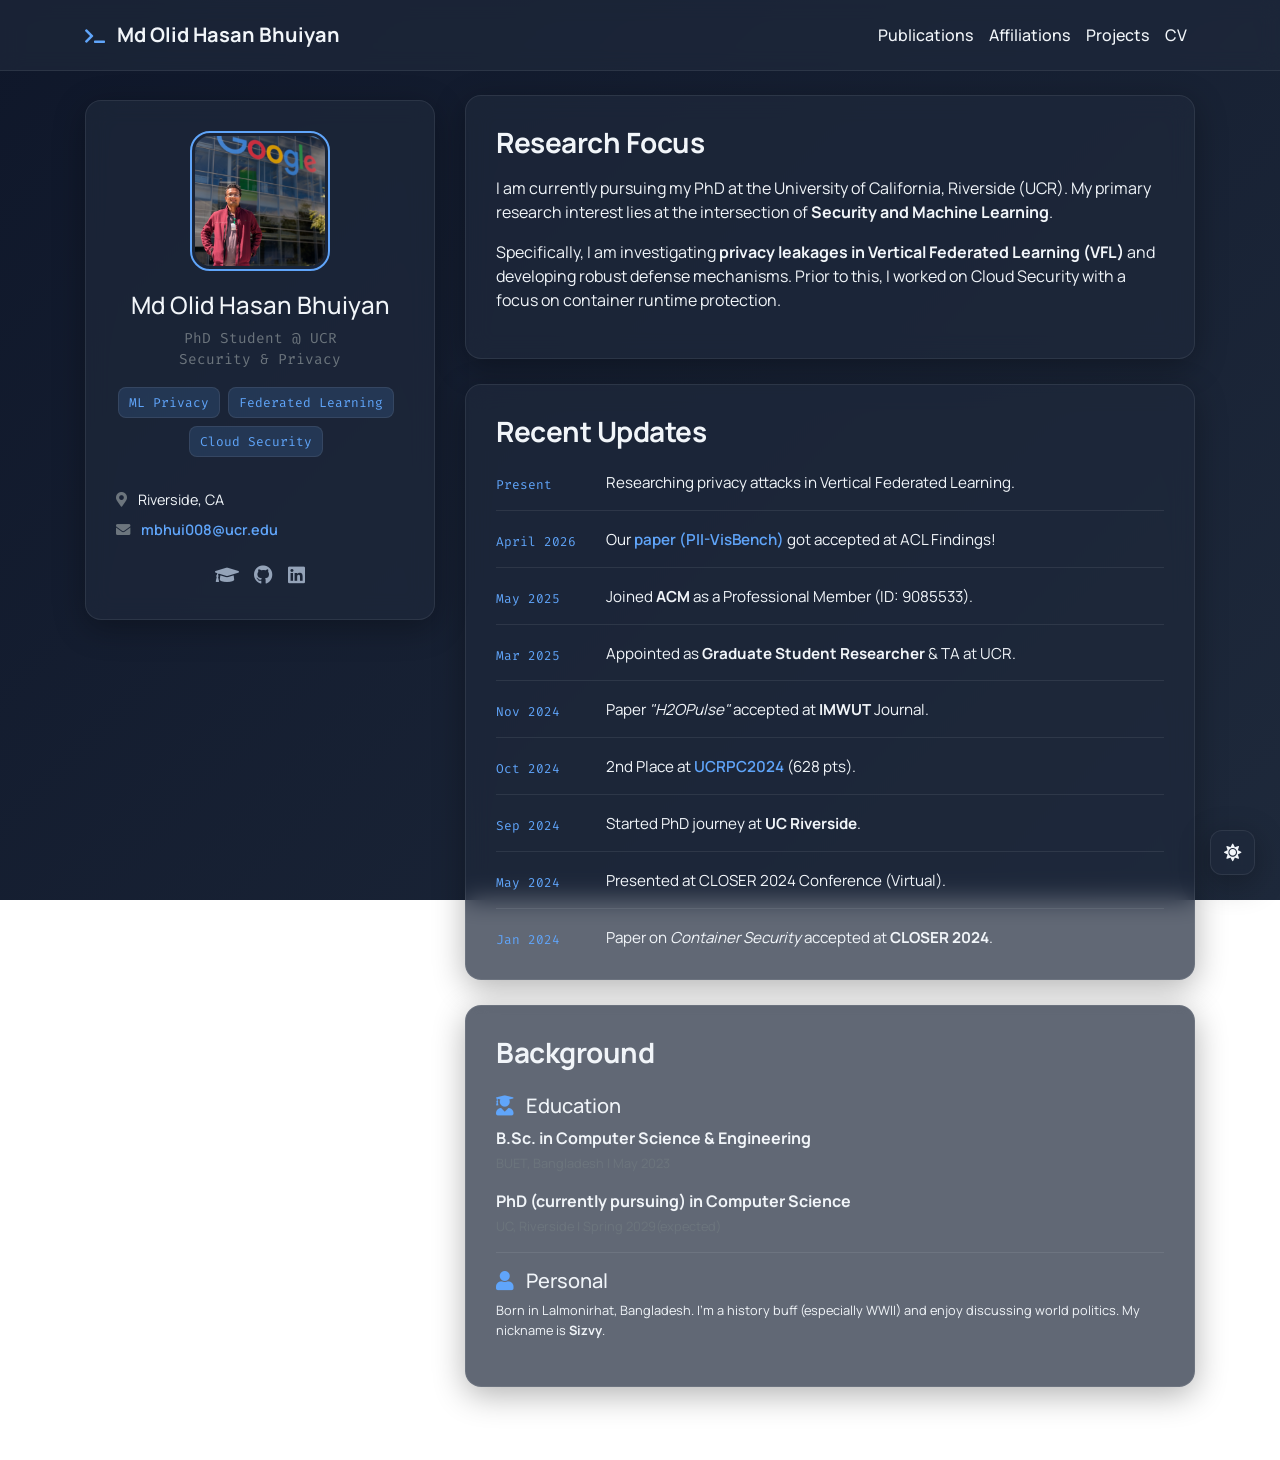
==== commit 6acaa4f9: "recent work added" ====
--- a/index.html
+++ b/index.html
@@ -264,6 +264,11 @@
                     </div>
 
                     <div class="news-item">
+                        <div class="news-date">April 2026</div>
+                        <div class="news-content">Our <a href="https://arxiv.org/pdf/2601.05739" target="_blank">paper (PII-VisBench)</a> got accepted at ACL Findings!</div>
+                    </div>
+
+                    <div class="news-item">
                         <div class="news-date">May 2025</div>
                         <div class="news-content">Joined <strong>ACM</strong> as a Professional Member (ID: 9085533).</div>
                     </div>
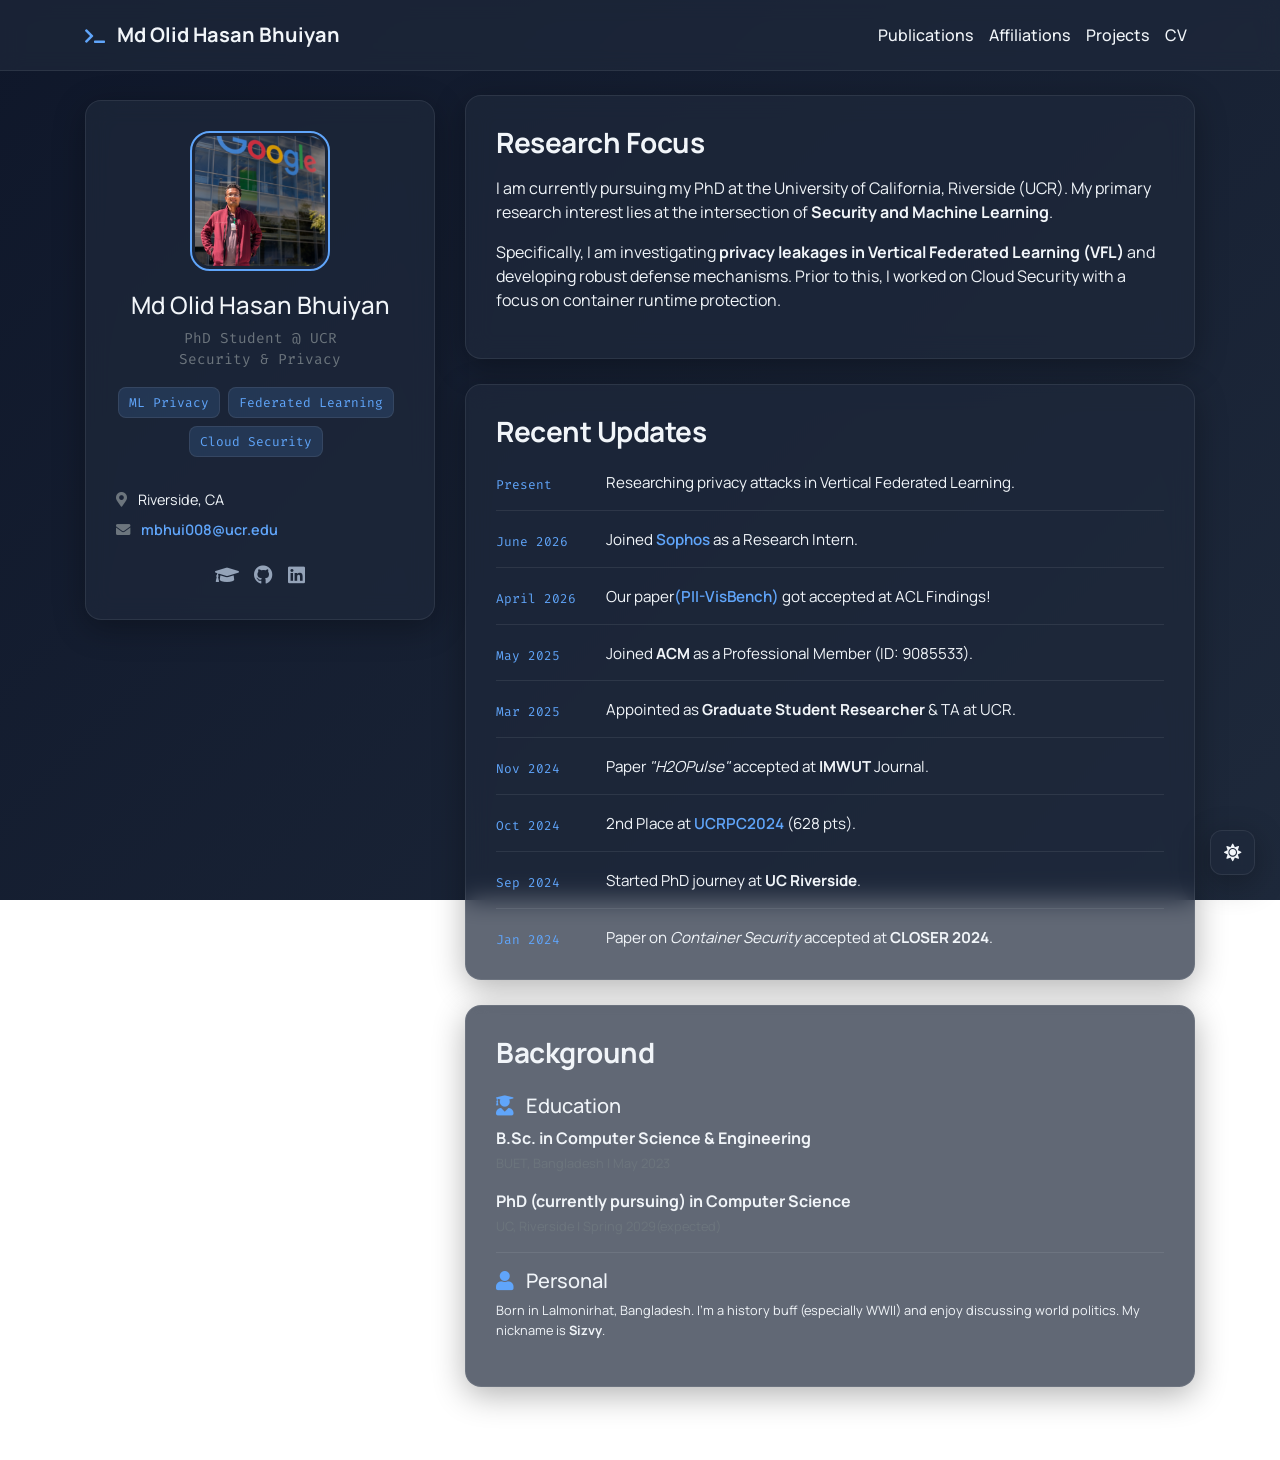
==== commit 2ed66bcc: "CV and others updated" ====
--- a/index.html
+++ b/index.html
@@ -264,8 +264,13 @@
                     </div>
 
                     <div class="news-item">
+                        <div class="news-date">June 2026</div>
+                        <div class="news-content">Joined <a href="https://www.sophos.com/en-us/company/careers" target="_blank">Sophos</a> as a Research Intern.</div>
+                    </div>
+
+                    <div class="news-item">
                         <div class="news-date">April 2026</div>
-                        <div class="news-content">Our <a href="https://arxiv.org/pdf/2601.05739" target="_blank">paper (PII-VisBench)</a> got accepted at ACL Findings!</div>
+                        <div class="news-content">Our paper<a href="https://arxiv.org/pdf/2601.05739" target="_blank">(PII-VisBench)</a> got accepted at ACL Findings!</div>
                     </div>
 
                     <div class="news-item">
@@ -291,11 +296,6 @@
                     <div class="news-item">
                         <div class="news-date">Sep 2024</div>
                         <div class="news-content">Started PhD journey at <strong>UC Riverside</strong>.</div>
-                    </div>
-
-                     <div class="news-item">
-                        <div class="news-date">May 2024</div>
-                        <div class="news-content">Presented at CLOSER 2024 Conference (Virtual).</div>
                     </div>
 
                     <div class="news-item">
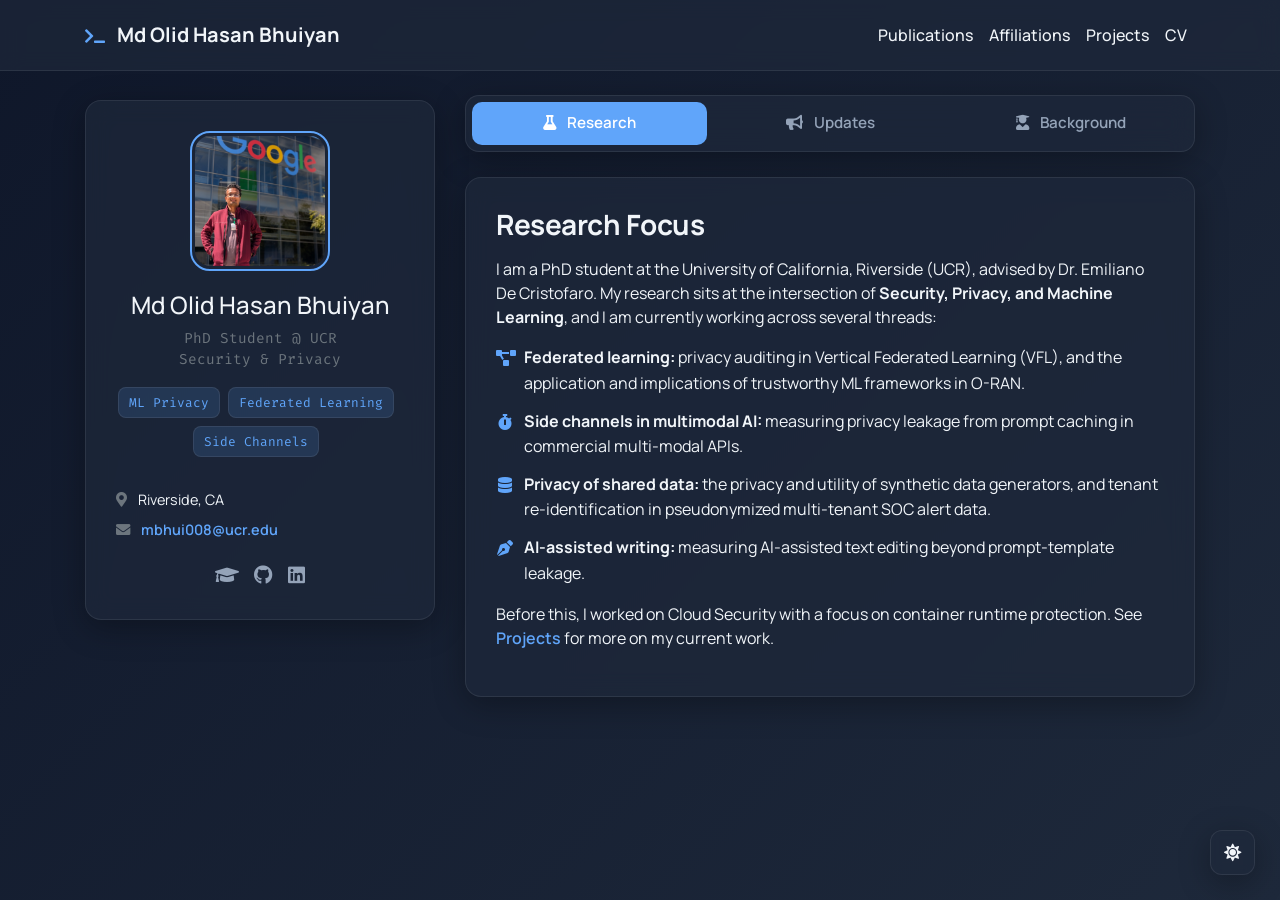
==== commit cd63b735: "minors" ====
--- a/index.html
+++ b/index.html
@@ -186,7 +186,69 @@
             100% { opacity: 1; transform: translateY(0); }
         }
 
+        /* --- Section toggle (Research / Updates / Background) --- */
+        .section-toggle {
+            display: flex;
+            gap: 6px;
+            padding: 6px;
+            margin-bottom: 25px;
+            background: var(--glass-bg);
+            backdrop-filter: blur(12px);
+            -webkit-backdrop-filter: blur(12px);
+            border: 1px solid var(--glass-border);
+            border-radius: 14px;
+            box-shadow: var(--shadow);
+        }
+        .section-toggle button {
+            flex: 1;
+            border: none;
+            background: transparent;
+            color: var(--text-muted);
+            font-family: 'Manrope', sans-serif;
+            font-weight: 600;
+            font-size: 0.95rem;
+            padding: 10px 14px;
+            border-radius: 10px;
+            cursor: pointer;
+            transition: background 0.2s, color 0.2s;
+        }
+        .section-toggle button:hover { color: var(--text-main); }
+        .section-toggle button.active {
+            background: var(--accent-color);
+            color: #fff;
+        }
+        .section-toggle button:focus-visible {
+            outline: 2px solid var(--accent-color);
+            outline-offset: 2px;
+        }
+        .home-section[hidden] { display: none !important; }
+
+        /* --- Research focus list --- */
+        .focus-list {
+            list-style: none;
+            padding-left: 0;
+            margin-bottom: 1rem;
+        }
+        .focus-list li {
+            position: relative;
+            padding-left: 28px;
+            margin-bottom: 12px;
+            line-height: 1.6;
+        }
+        .focus-list li i {
+            position: absolute;
+            left: 0;
+            top: 5px;
+            width: 18px;
+            text-align: center;
+            color: var(--accent-color);
+        }
+
         /* --- Responsive --- */
+        @media (max-width: 480px) {
+            .section-toggle button { padding: 10px 6px; font-size: 0.85rem; }
+            .section-toggle button i { display: none; }
+        }
         @media (max-width: 768px) {
             .news-item { flex-direction: column; }
             .news-date { margin-bottom: 5px; opacity: 0.8; }
@@ -227,7 +289,7 @@
                     <div class="d-flex flex-wrap justify-content-center mt-3 mb-4">
                         <span class="tech-badge">ML Privacy</span>
                         <span class="tech-badge">Federated Learning</span>
-                        <span class="tech-badge">Cloud Security</span>
+                        <span class="tech-badge">Side Channels</span>
                     </div>
 
                     <div class="text-left mt-4" style="font-size: 0.9rem;">
@@ -244,23 +306,46 @@
             </div>
 
             <div class="col-lg-8">
-                
-                <div class="glass-card">
+
+                <div class="section-toggle" role="tablist" aria-label="Home sections">
+                    <button type="button" role="tab" id="tab-research" data-target="research" aria-controls="research" aria-selected="true" class="active">
+                        <i class="fas fa-flask mr-2"></i> Research
+                    </button>
+                    <button type="button" role="tab" id="tab-updates" data-target="updates" aria-controls="updates" aria-selected="false">
+                        <i class="fas fa-bullhorn mr-2"></i> Updates
+                    </button>
+                    <button type="button" role="tab" id="tab-background" data-target="background" aria-controls="background" aria-selected="false">
+                        <i class="fas fa-user-graduate mr-2"></i> Background
+                    </button>
+                </div>
+
+                <div class="glass-card home-section" id="research" role="tabpanel" aria-labelledby="tab-research">
                     <h3 class="mb-3">Research Focus</h3>
                     <p>
-                        I am currently pursuing my PhD at the University of California, Riverside (UCR). My primary research interest lies at the intersection of <strong>Security and Machine Learning</strong>.
+                        I am a PhD student at the University of California, Riverside (UCR), advised by Dr. Emiliano De Cristofaro. My research sits at the intersection of <strong>Security, Privacy, and Machine Learning</strong>, and I am currently working across several threads:
                     </p>
+                    <ul class="focus-list">
+                        <li><i class="fas fa-project-diagram"></i><strong>Federated learning:</strong> privacy auditing in Vertical Federated Learning (VFL), and the application and implications of trustworthy ML frameworks in O-RAN.</li>
+                        <li><i class="fas fa-stopwatch"></i><strong>Side channels in multimodal AI:</strong> measuring privacy leakage from prompt caching in commercial multi-modal APIs.</li>
+                        <li><i class="fas fa-database"></i><strong>Privacy of shared data:</strong> the privacy and utility of synthetic data generators, and tenant re-identification in pseudonymized multi-tenant SOC alert data.</li>
+                        <li><i class="fas fa-pen-nib"></i><strong>AI-assisted writing:</strong> measuring AI-assisted text editing beyond prompt-template leakage.</li>
+                    </ul>
                     <p>
-                        Specifically, I am investigating <strong>privacy leakages in Vertical Federated Learning (VFL)</strong> and developing robust defense mechanisms. Prior to this, I worked on Cloud Security with a focus on container runtime protection.
+                        Before this, I worked on Cloud Security with a focus on container runtime protection. See <a href="projects.html#research">Projects</a> for more on my current work.
                     </p>
                 </div>
 
-                <div class="glass-card">
+                <div class="glass-card home-section" id="updates" role="tabpanel" aria-labelledby="tab-updates" hidden>
                     <h3 class="mb-4">Recent Updates</h3>
                     
                     <div class="news-item">
                         <div class="news-date">Present</div>
-                        <div class="news-content">Researching privacy attacks in Vertical Federated Learning.</div>
+                        <div class="news-content">Working on privacy in federated learning, prompt-cache side channels in multimodal APIs, synthetic data privacy, and AI-assisted text editing. See <a href="projects.html#research">current projects</a>.</div>
+                    </div>
+
+                    <div class="news-item">
+                        <div class="news-date">Sep 2026</div>
+                        <div class="news-content">Completed my Research Internship at <strong>Sophos</strong>.</div>
                     </div>
 
                     <div class="news-item">
@@ -274,6 +359,11 @@
                     </div>
 
                     <div class="news-item">
+                        <div class="news-date">Mar 2026</div>
+                        <div class="news-content">Completed my <strong>M.S. in Computer Science</strong> at UC Riverside.</div>
+                    </div>
+
+                    <div class="news-item">
                         <div class="news-date">May 2025</div>
                         <div class="news-content">Joined <strong>ACM</strong> as a Professional Member (ID: 9085533).</div>
                     </div>
@@ -306,15 +396,18 @@
 
                 <div class="row">
                     <div class="col-md-12">
-                        <div class="glass-card">
+                        <div class="glass-card home-section" id="background" role="tabpanel" aria-labelledby="tab-background" hidden>
                             <h3 class="mb-3">Background</h3>
                             
                             <h5 class="mt-4"><i class="fas fa-user-graduate mr-2" style="color: var(--accent-color)"></i> Education</h5>
+                            <p class="mb-1"><strong>PhD (currently pursuing) in Computer Science</strong></p>
+                            <p class="text-muted small">UC, Riverside | Spring 2029 (expected)</p>
+
+                            <p class="mb-1"><strong>M.S. in Computer Science</strong></p>
+                            <p class="text-muted small">UC, Riverside | March 2026</p>
+
                             <p class="mb-1"><strong>B.Sc. in Computer Science & Engineering</strong></p>
                             <p class="text-muted small">BUET, Bangladesh | May 2023</p>
-
-                            <p class="mb-1"><strong>PhD (currently pursuing) in Computer Science</strong></p>
-                            <p class="text-muted small">UC, Riverside | Spring 2029(expected)</p>
                             
                             <hr style="border-color: var(--glass-border);">
 
@@ -365,6 +458,29 @@
         }
     </script>
 
+    <script>
+        // Section toggle (URL hash #research, #updates or #background opens that section)
+        (function () {
+            const tabs = document.querySelectorAll('.section-toggle button');
+            const sections = document.querySelectorAll('.home-section');
+
+            function show(id, updateHash) {
+                if (!document.getElementById(id)) id = 'research';
+                sections.forEach(sec => { sec.hidden = sec.id !== id; });
+                tabs.forEach(tab => {
+                    const on = tab.dataset.target === id;
+                    tab.classList.toggle('active', on);
+                    tab.setAttribute('aria-selected', on);
+                });
+                if (updateHash) history.replaceState(null, '', '#' + id);
+            }
+
+            tabs.forEach(tab => tab.addEventListener('click', () => show(tab.dataset.target, true)));
+            window.addEventListener('hashchange', () => show(location.hash.slice(1), false));
+            show(location.hash.slice(1) || 'research', false);
+        })();
+    </script>
+
     <script src="https://code.jquery.com/jquery-3.5.1.slim.min.js"></script>
     <script src="https://cdn.jsdelivr.net/npm/@popperjs/core@2.9.2/dist/umd/popper.min.js"></script>
     <script src="https://stackpath.bootstrapcdn.com/bootstrap/4.5.2/js/bootstrap.min.js"></script>
